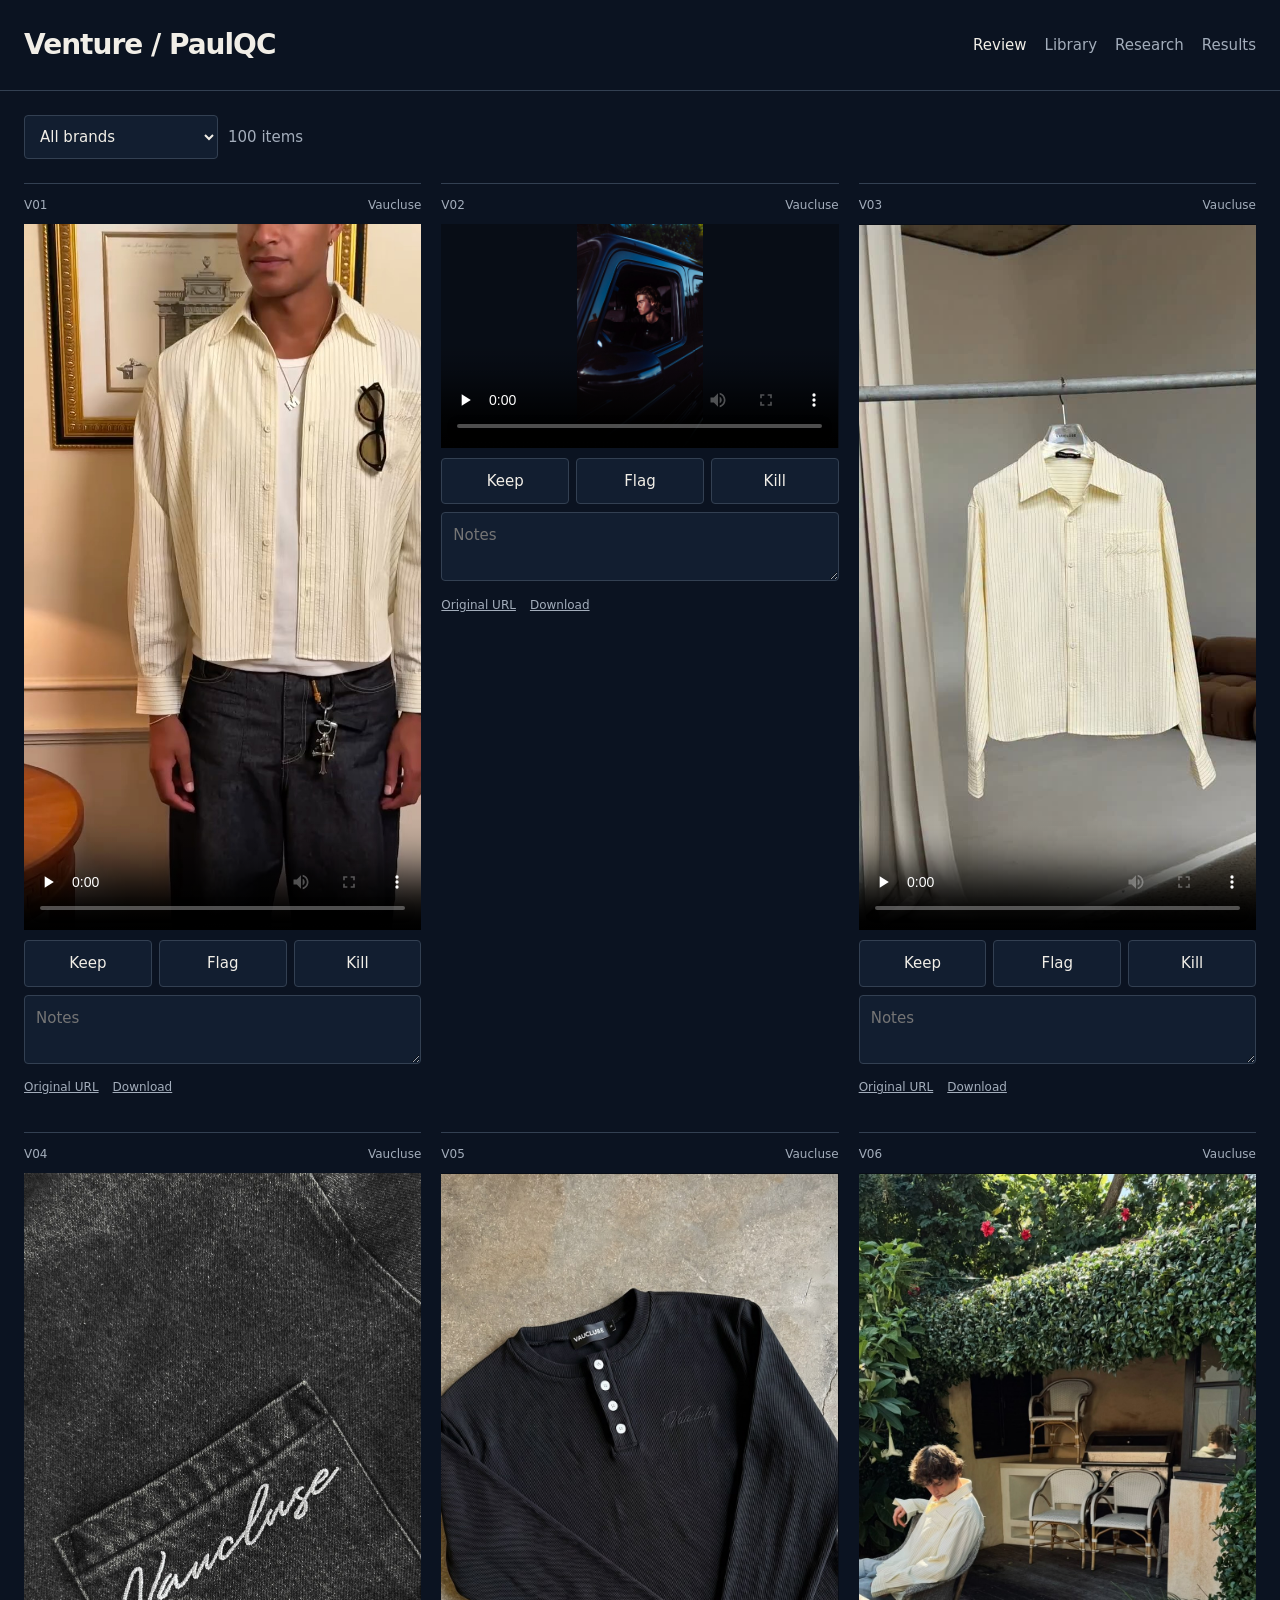
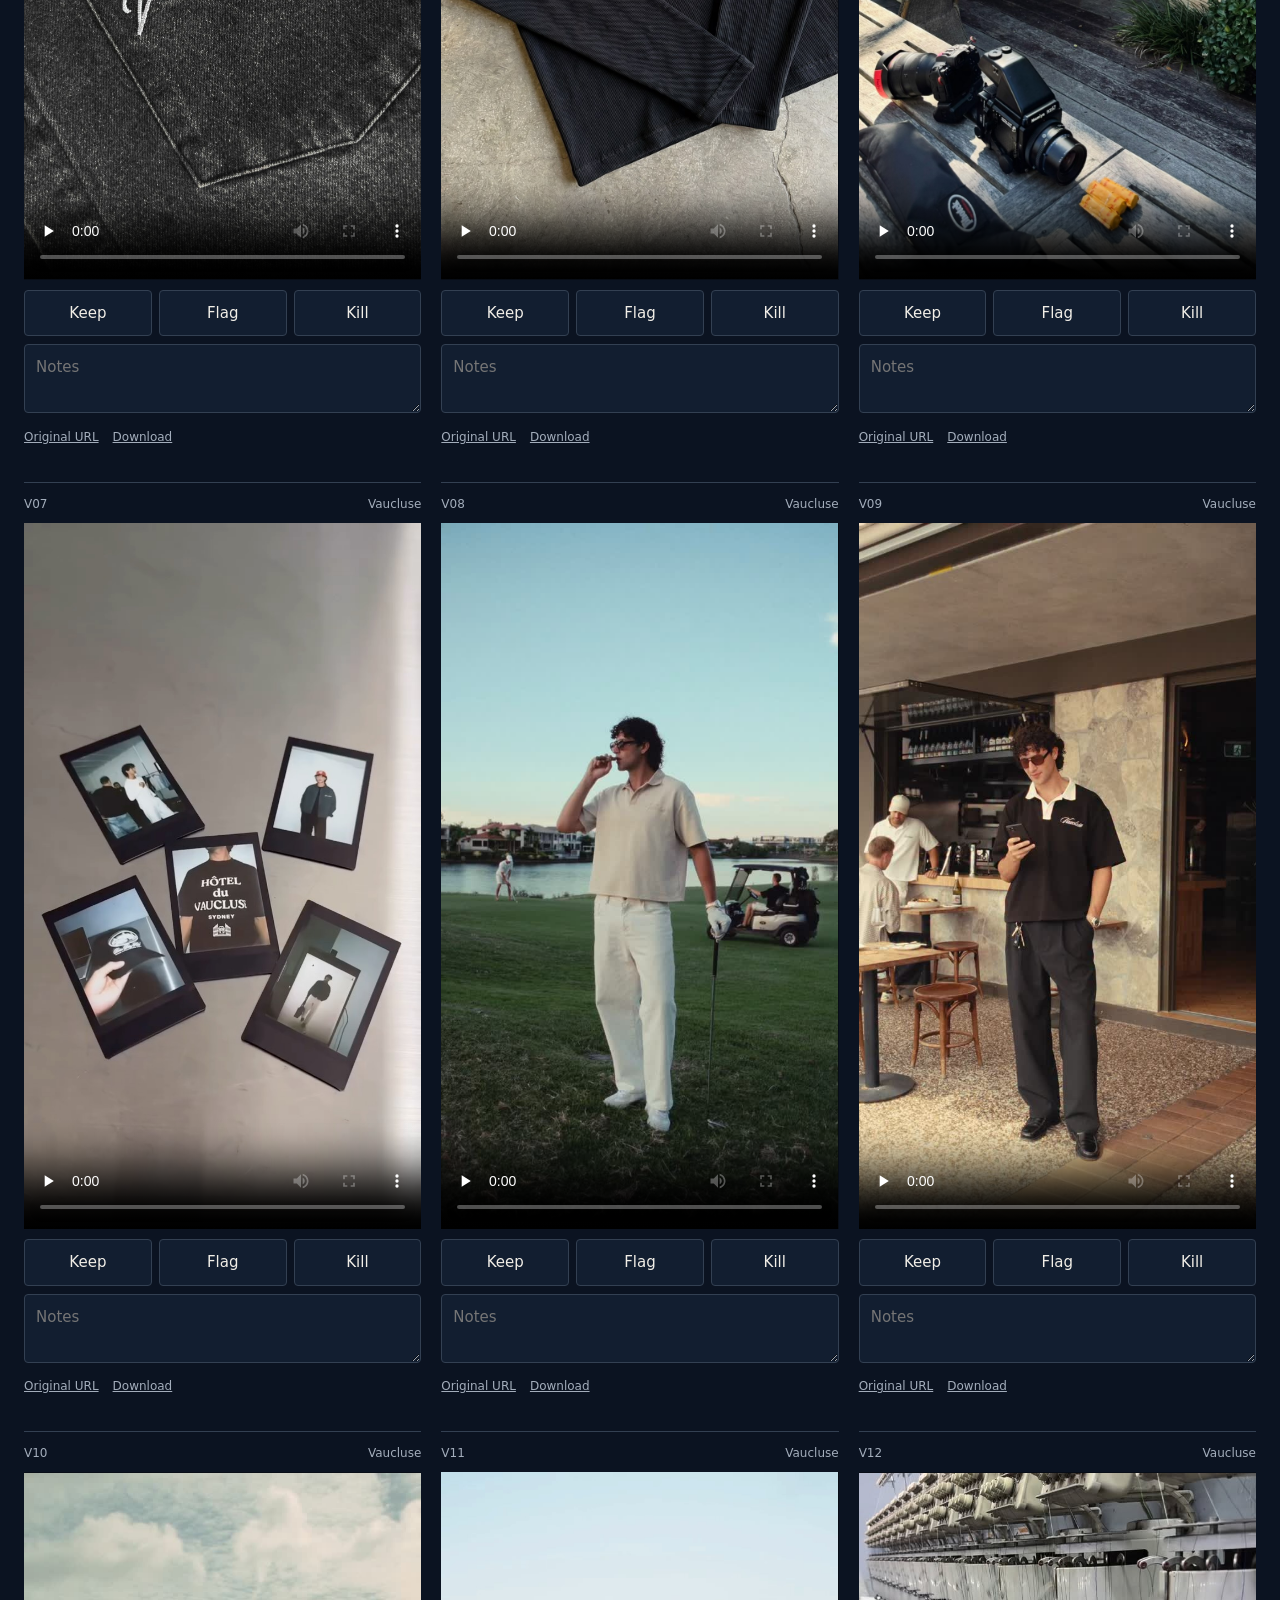
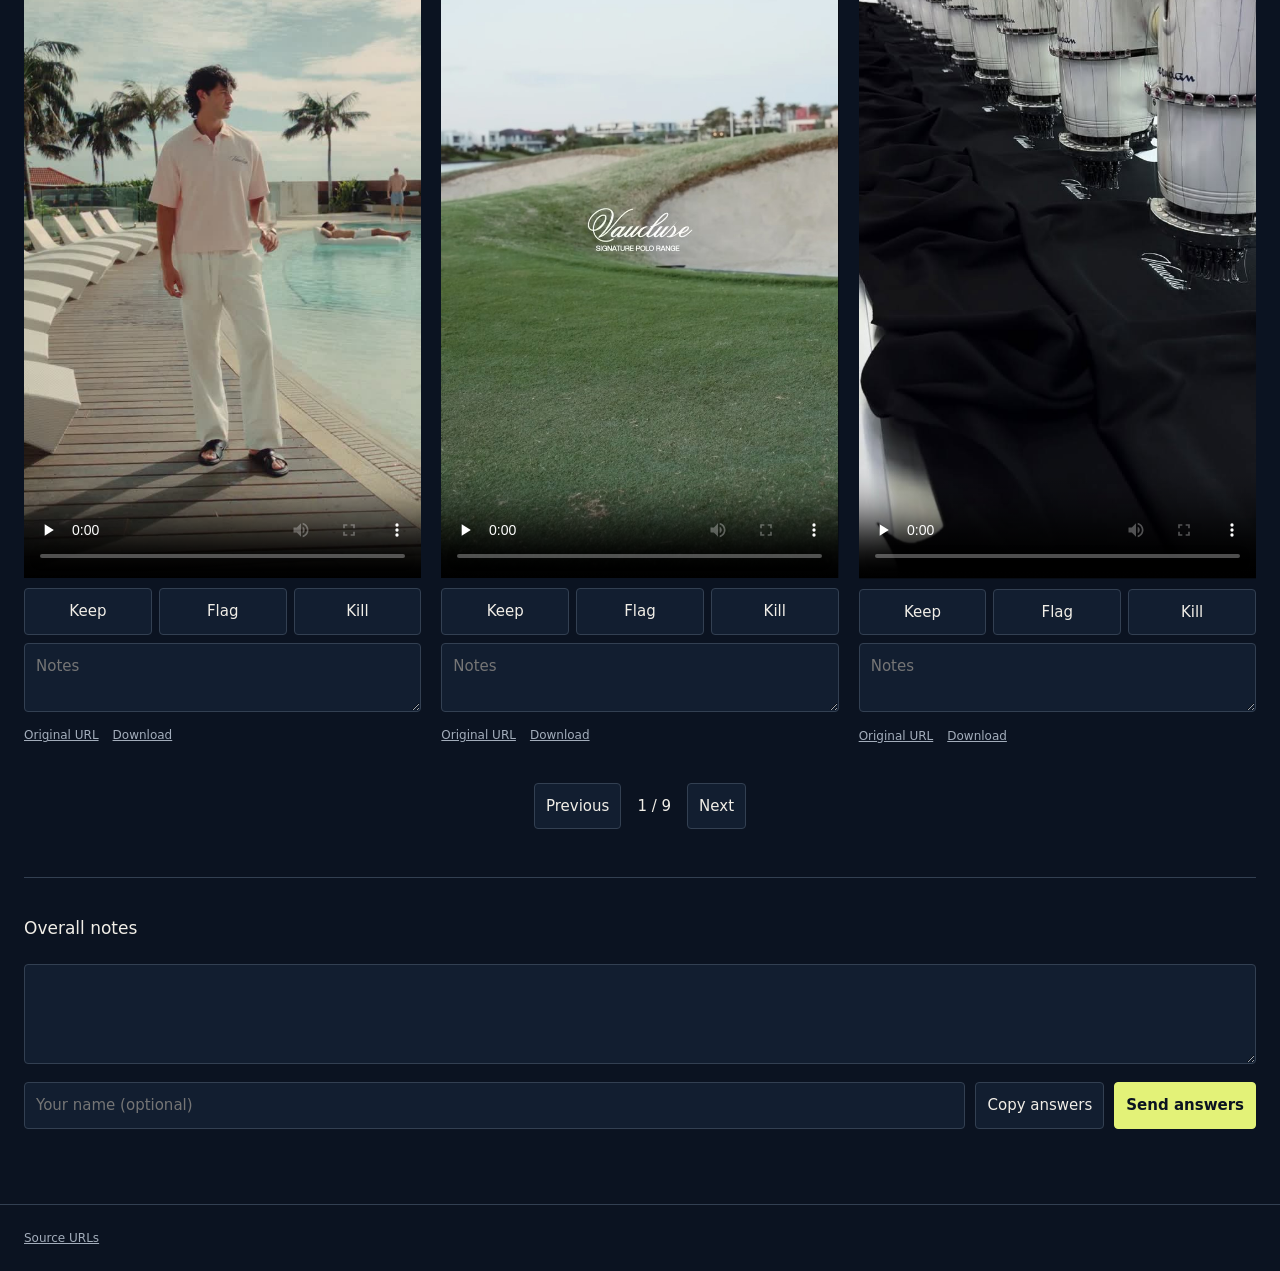
==== index.html @ ec8fee26 "Create Venture PaulQC video library and release research" ====
<!doctype html><html lang="en"><head><meta charset="utf-8"><meta name="viewport" content="width=device-width,initial-scale=1"><meta name="robots" content="noindex,nofollow"><title>PaulQC</title><link rel="icon" href="favicon.svg"><link rel="stylesheet" href="style.css"></head><body><header><h1 id="title">PaulQC</h1><nav><a href="index.html" aria-current="page">Review</a><a href="library.html">Library</a><a href="research.html">Research</a><a href="results.html">Results</a></nav></header><main><div class="toolbar"><select id="brand" aria-label="Brand"><option value="">All brands</option></select><span id="count" class="muted"></span></div><div class="grid" id="items"></div><div class="pager"><button id="prev">Previous</button><span id="page"></span><button id="next">Next</button></div><section class="submit"><h2>Overall notes</h2><textarea id="overall" aria-label="Overall notes"></textarea><div class="send-row"><input id="name" aria-label="Your name (optional)" placeholder="Your name (optional)"><button id="copy">Copy answers</button><button id="send">Send answers</button></div><p id="status" class="status" role="status"></p><textarea id="copy-fallback" hidden readonly aria-label="Copy these answers"></textarea></section></main><footer><a href="sources.csv" download>Source URLs</a></footer><script src="config.js"></script><script src="app.js"></script></body></html>
---- style.css ----
:root{--bg:#0b1321;--fg:#f1eee7;--panel:#121e30;--line:#334052;--mut:#a3adbb;--accent:#e3f278;--amber:#ffc866}*{box-sizing:border-box}body{margin:0;background:var(--bg);color:var(--fg);font:15px/1.5 system-ui,sans-serif}a{color:inherit}header,main,footer{max-width:1320px;margin:auto;padding:24px}header{display:flex;gap:20px;align-items:center;justify-content:space-between;border-bottom:1px solid var(--line)}h1{font-size:28px;letter-spacing:-1px;margin:0}nav{display:flex;gap:18px;flex-wrap:wrap}nav a{text-decoration:none;color:var(--mut)}nav a[aria-current]{color:var(--fg)}button,select,input,textarea{font:inherit;color:var(--fg);background:var(--panel);border:1px solid var(--line);border-radius:4px;padding:11px}button{cursor:pointer}button:hover,a:hover{filter:brightness(1.2)}button:focus-visible,a:focus-visible,input:focus-visible,textarea:focus-visible{outline:2px solid var(--accent);outline-offset:3px}.toolbar{display:flex;gap:10px;flex-wrap:wrap;align-items:center;margin:0 0 24px}.toolbar input{flex:1;min-width:180px}.grid{display:grid;grid-template-columns:repeat(3,minmax(0,1fr));gap:28px 20px}.item{min-width:0;border-top:1px solid var(--line);padding-top:12px}.number{font-size:12px;color:var(--mut);display:flex;justify-content:space-between;margin-bottom:10px}.variants{display:grid;grid-template-columns:repeat(var(--cols,1),minmax(0,1fr));gap:16px}.variant{min-width:0}.variant img,.variant video{width:100%;height:auto;display:block;background:#080d16}.variant video{aspect-ratio:var(--ratio,9/16);object-fit:contain}.variant .label{font-size:12px;color:var(--mut);margin:8px 0}.controls{display:flex;gap:7px;margin-top:10px}.controls button{flex:1;padding:11px 2px}.controls [aria-pressed=true]{background:var(--fg);color:var(--bg);border-color:var(--fg)}textarea{width:100%;resize:vertical;margin-top:8px;min-height:46px}.has-note{border-color:var(--amber)}.source{font-size:12px;color:var(--mut);display:flex;gap:14px;margin:8px 0}.pager{display:flex;justify-content:center;gap:16px;align-items:center;margin:30px 0}.submit{margin-top:48px;border-top:1px solid var(--line);padding-top:24px}.submit h2{font-size:17px;font-weight:500}.submit textarea{min-height:100px}.send-row{display:flex;gap:10px;margin-top:12px;flex-wrap:wrap}.send-row input{flex:1}#send{background:var(--accent);border-color:var(--accent);color:var(--bg);font-weight:650}.status{min-height:25px;font-size:13px;color:var(--mut)}.badge{display:inline-block;font-size:11px;border:1px solid var(--line);padding:3px 7px;margin-right:5px;color:var(--mut)}.analysis{font-size:14px}.analysis h2{font-size:18px;margin-bottom:8px}.analysis p{color:#ccd4df}.research{max-width:900px}.research h2{margin-top:40px}.research p,.research li{color:#d3dae3}.research .lead{font-size:28px;line-height:1.3;color:var(--fg)}.research .shirt{max-width:450px;width:100%;height:auto;float:right;margin:0 0 25px 30px}.research table,.results table{width:100%;border-collapse:collapse;margin:20px 0;font-size:14px}.research th,.research td,.results td,.results th{text-align:left;padding:12px;border-bottom:1px solid var(--line);vertical-align:top}.result-note{color:var(--amber);white-space:pre-wrap}.person{margin:35px 0}.muted{color:var(--mut)}.error{color:var(--amber)}.empty{padding:40px;border:1px solid var(--line)}footer{font-size:12px;color:var(--mut);border-top:1px solid var(--line)}[hidden]{display:none!important}@media(min-width:900px){.item:has(.variants[style*="--cols:2"]){grid-column:span 2}.item:has(.variants[style*="--cols:3"]){grid-column:span 3}}@media(max-width:800px){.grid{grid-template-columns:repeat(2,minmax(0,1fr))}header{align-items:flex-start}nav{font-size:13px;gap:10px}.research .shirt{float:none;margin:0}}@media(max-width:560px){.grid,.variants{grid-template-columns:1fr}header,main,footer{padding:18px}header{display:block}nav{margin-top:14px}.toolbar>*{width:100%}.send-row>*{width:100%}h1{font-size:25px}.research table{font-size:12px}.research td,.research th{padding:8px}.research .lead{font-size:23px}}
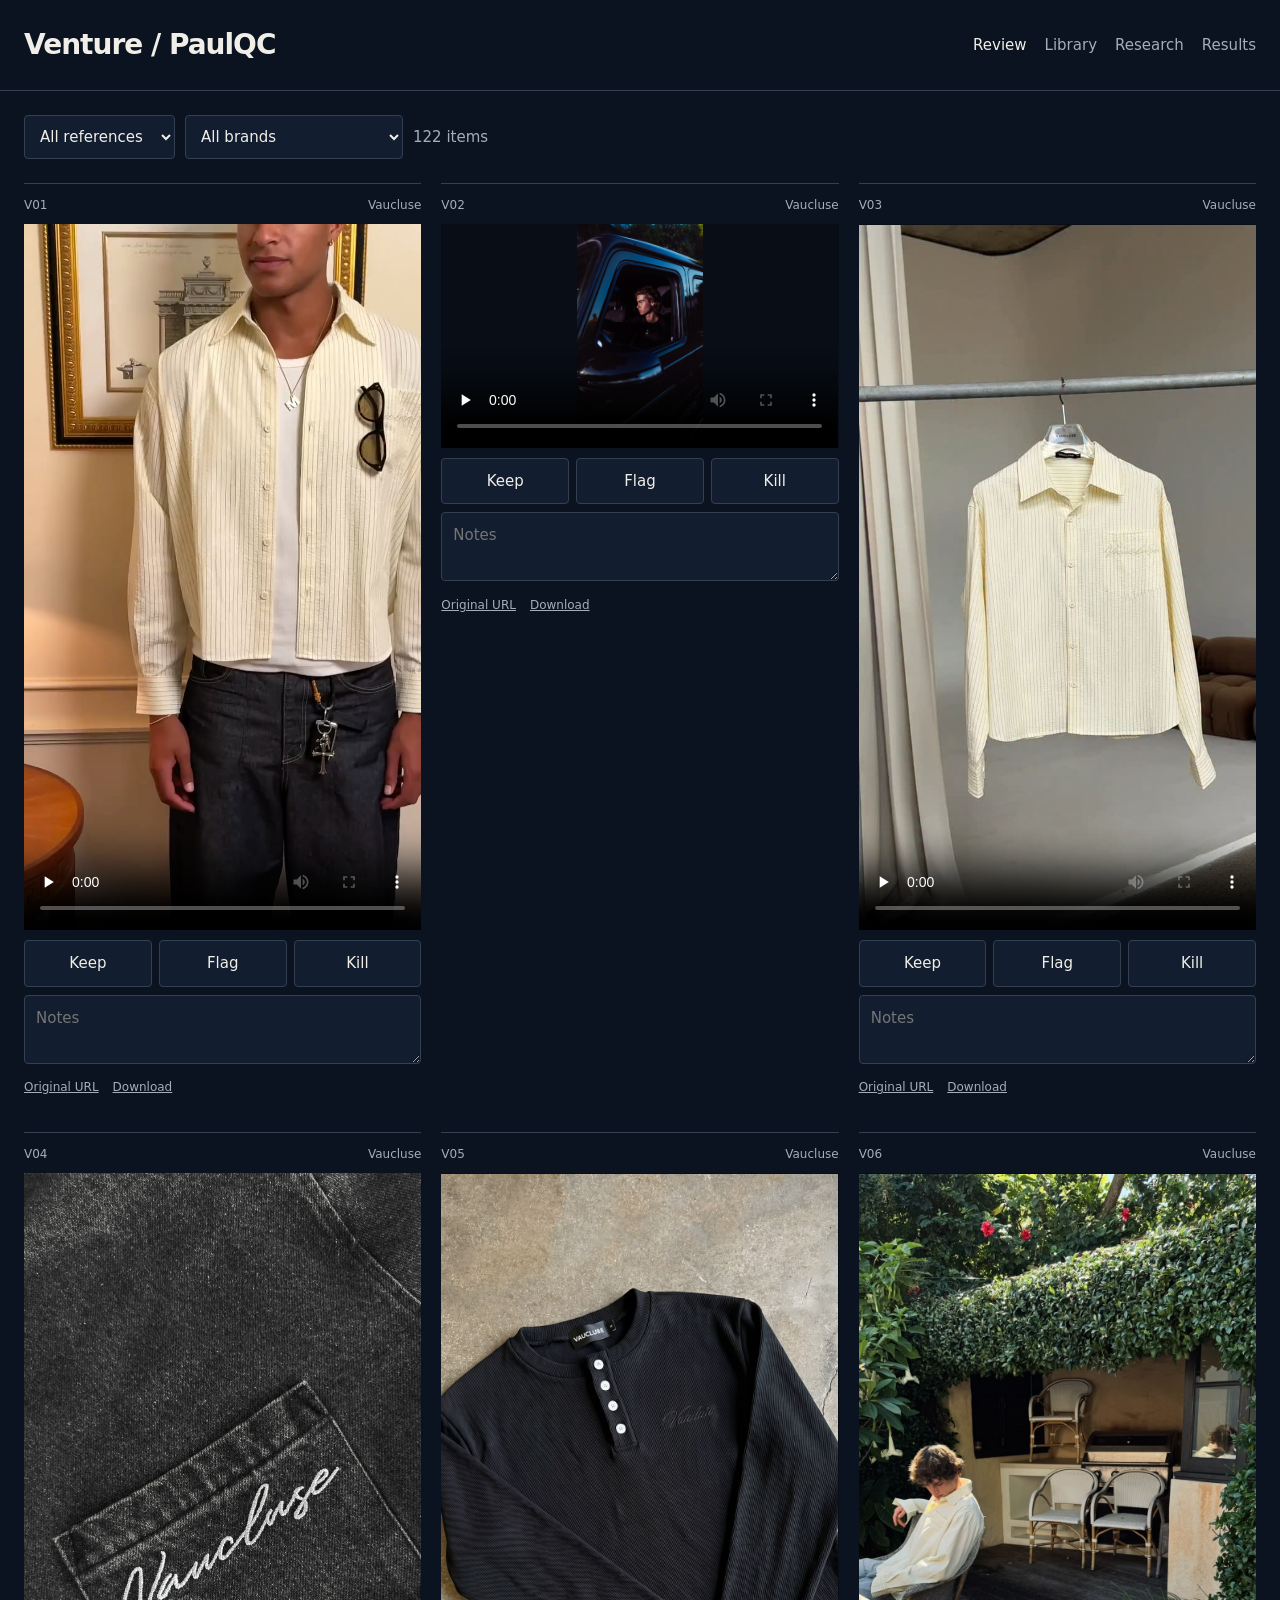
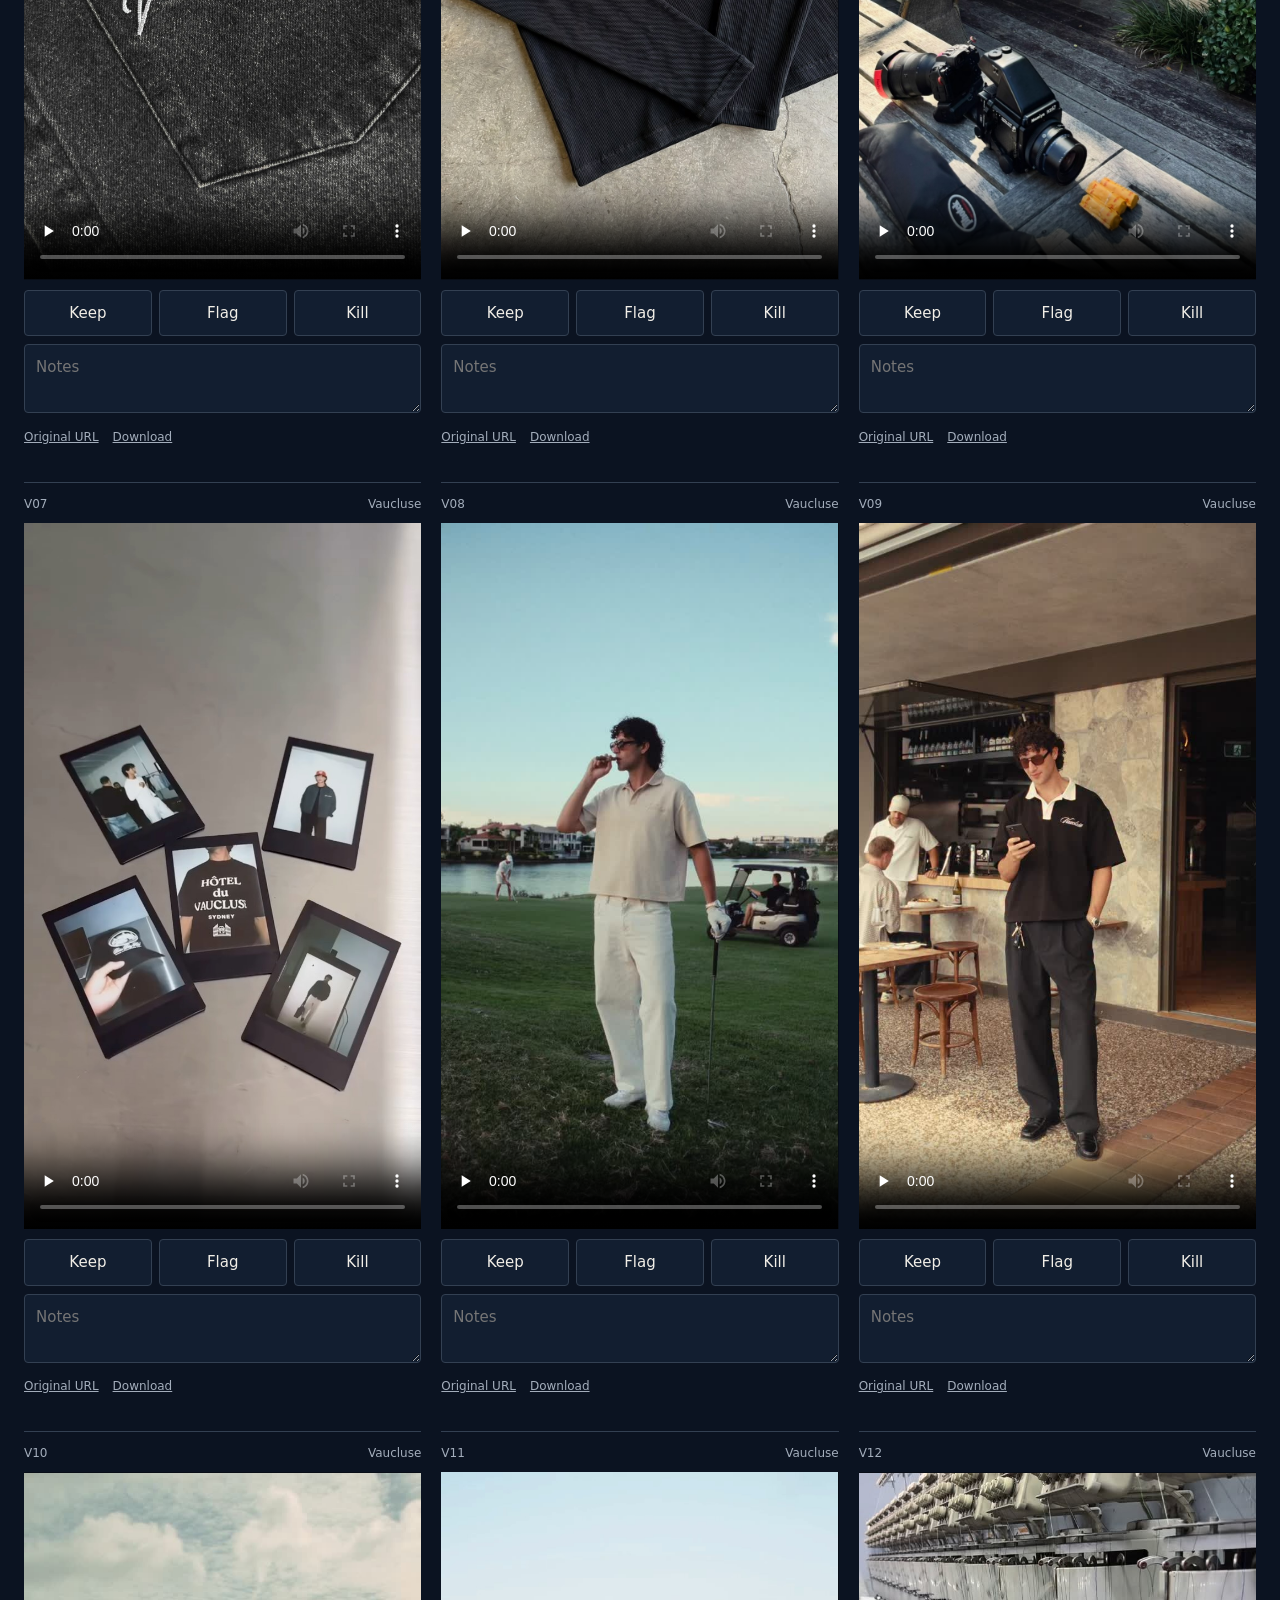
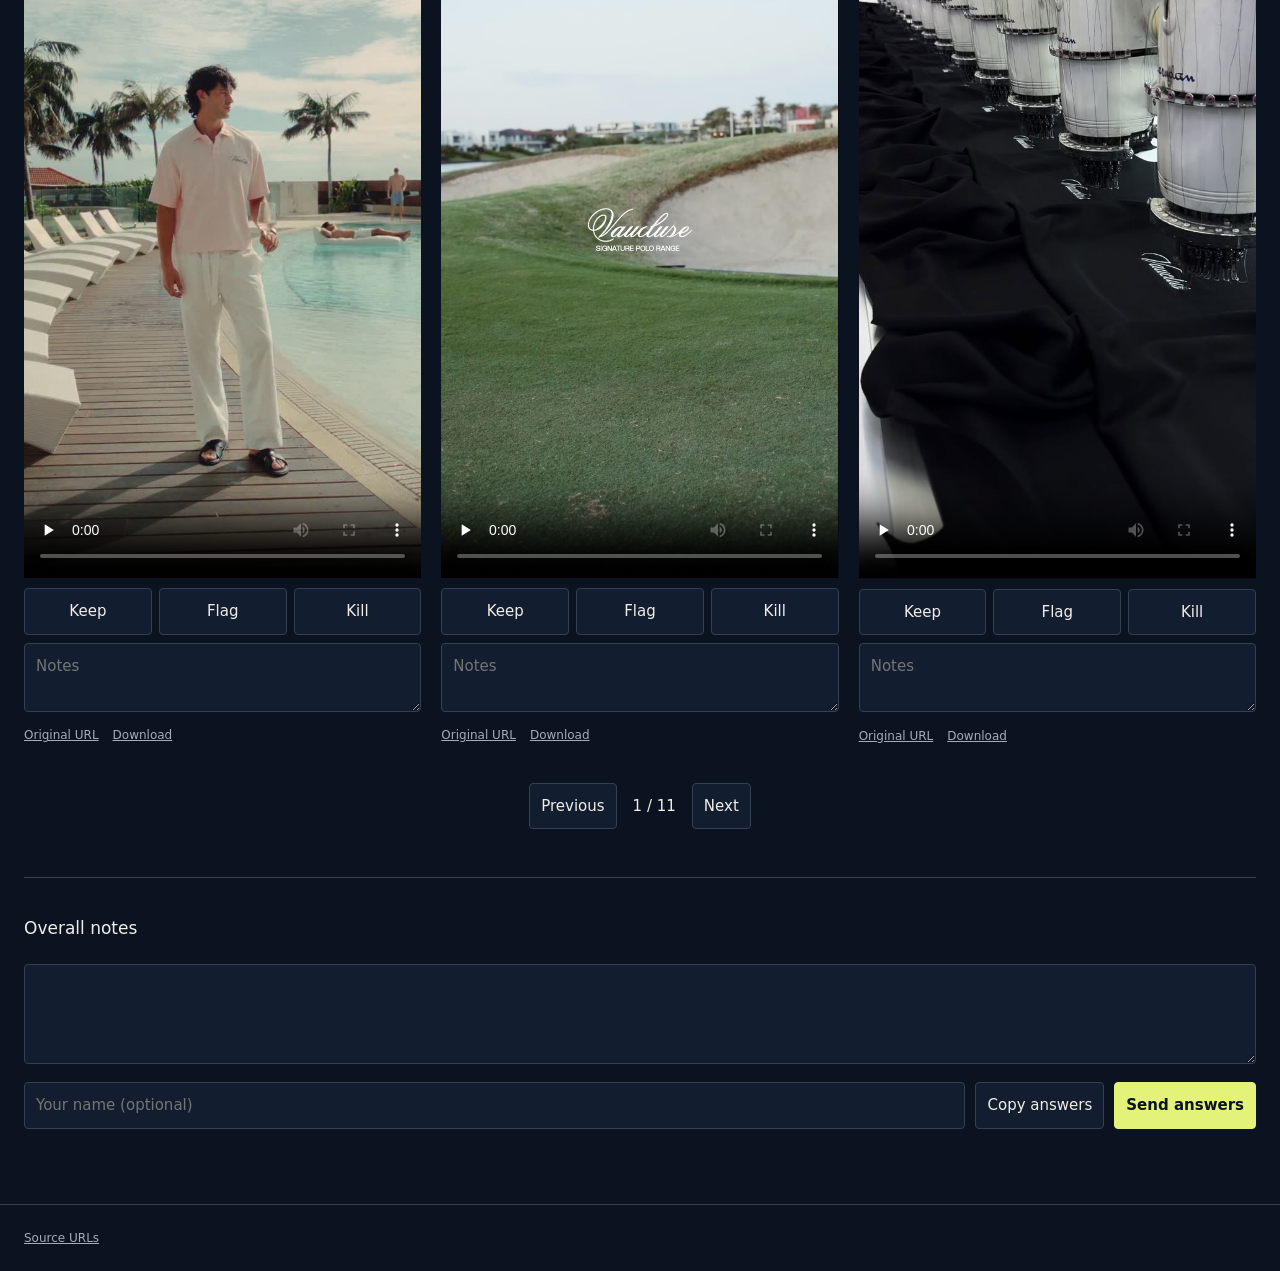
==== commit 447dc657: "Add 22 varied creative references and expanded launch calendar" ====
--- a/index.html
+++ b/index.html
@@ -1 +1 @@
-<!doctype html><html lang="en"><head><meta charset="utf-8"><meta name="viewport" content="width=device-width,initial-scale=1"><meta name="robots" content="noindex,nofollow"><title>PaulQC</title><link rel="icon" href="favicon.svg"><link rel="stylesheet" href="style.css"></head><body><header><h1 id="title">PaulQC</h1><nav><a href="index.html" aria-current="page">Review</a><a href="library.html">Library</a><a href="research.html">Research</a><a href="results.html">Results</a></nav></header><main><div class="toolbar"><select id="brand" aria-label="Brand"><option value="">All brands</option></select><span id="count" class="muted"></span></div><div class="grid" id="items"></div><div class="pager"><button id="prev">Previous</button><span id="page"></span><button id="next">Next</button></div><section class="submit"><h2>Overall notes</h2><textarea id="overall" aria-label="Overall notes"></textarea><div class="send-row"><input id="name" aria-label="Your name (optional)" placeholder="Your name (optional)"><button id="copy">Copy answers</button><button id="send">Send answers</button></div><p id="status" class="status" role="status"></p><textarea id="copy-fallback" hidden readonly aria-label="Copy these answers"></textarea></section></main><footer><a href="sources.csv" download>Source URLs</a></footer><script src="config.js"></script><script src="app.js"></script></body></html>
+<!doctype html><html lang="en"><head><meta charset="utf-8"><meta name="viewport" content="width=device-width,initial-scale=1"><meta name="robots" content="noindex,nofollow"><title>PaulQC</title><link rel="icon" href="favicon.svg"><link rel="stylesheet" href="style.css"></head><body><header><h1 id="title">PaulQC</h1><nav><a href="index.html" aria-current="page">Review</a><a href="library.html">Library</a><a href="research.html">Research</a><a href="results.html">Results</a></nav></header><main><div class="toolbar"><select id="batch" aria-label="Collection"><option value="">All references</option><option value="new">New additions</option></select><select id="brand" aria-label="Brand"><option value="">All brands</option></select><span id="count" class="muted"></span></div><div class="grid" id="items"></div><div class="pager"><button id="prev">Previous</button><span id="page"></span><button id="next">Next</button></div><section class="submit"><h2>Overall notes</h2><textarea id="overall" aria-label="Overall notes"></textarea><div class="send-row"><input id="name" aria-label="Your name (optional)" placeholder="Your name (optional)"><button id="copy">Copy answers</button><button id="send">Send answers</button></div><p id="status" class="status" role="status"></p><textarea id="copy-fallback" hidden readonly aria-label="Copy these answers"></textarea></section></main><footer><a href="sources.csv" download>Source URLs</a></footer><script src="config.js"></script><script src="app.js"></script></body></html>
--- a/style.css
+++ b/style.css
@@ -1 +1,3 @@
 :root{--bg:#0b1321;--fg:#f1eee7;--panel:#121e30;--line:#334052;--mut:#a3adbb;--accent:#e3f278;--amber:#ffc866}*{box-sizing:border-box}body{margin:0;background:var(--bg);color:var(--fg);font:15px/1.5 system-ui,sans-serif}a{color:inherit}header,main,footer{max-width:1320px;margin:auto;padding:24px}header{display:flex;gap:20px;align-items:center;justify-content:space-between;border-bottom:1px solid var(--line)}h1{font-size:28px;letter-spacing:-1px;margin:0}nav{display:flex;gap:18px;flex-wrap:wrap}nav a{text-decoration:none;color:var(--mut)}nav a[aria-current]{color:var(--fg)}button,select,input,textarea{font:inherit;color:var(--fg);background:var(--panel);border:1px solid var(--line);border-radius:4px;padding:11px}button{cursor:pointer}button:hover,a:hover{filter:brightness(1.2)}button:focus-visible,a:focus-visible,input:focus-visible,textarea:focus-visible{outline:2px solid var(--accent);outline-offset:3px}.toolbar{display:flex;gap:10px;flex-wrap:wrap;align-items:center;margin:0 0 24px}.toolbar input{flex:1;min-width:180px}.grid{display:grid;grid-template-columns:repeat(3,minmax(0,1fr));gap:28px 20px}.item{min-width:0;border-top:1px solid var(--line);padding-top:12px}.number{font-size:12px;color:var(--mut);display:flex;justify-content:space-between;margin-bottom:10px}.variants{display:grid;grid-template-columns:repeat(var(--cols,1),minmax(0,1fr));gap:16px}.variant{min-width:0}.variant img,.variant video{width:100%;height:auto;display:block;background:#080d16}.variant video{aspect-ratio:var(--ratio,9/16);object-fit:contain}.variant .label{font-size:12px;color:var(--mut);margin:8px 0}.controls{display:flex;gap:7px;margin-top:10px}.controls button{flex:1;padding:11px 2px}.controls [aria-pressed=true]{background:var(--fg);color:var(--bg);border-color:var(--fg)}textarea{width:100%;resize:vertical;margin-top:8px;min-height:46px}.has-note{border-color:var(--amber)}.source{font-size:12px;color:var(--mut);display:flex;gap:14px;margin:8px 0}.pager{display:flex;justify-content:center;gap:16px;align-items:center;margin:30px 0}.submit{margin-top:48px;border-top:1px solid var(--line);padding-top:24px}.submit h2{font-size:17px;font-weight:500}.submit textarea{min-height:100px}.send-row{display:flex;gap:10px;margin-top:12px;flex-wrap:wrap}.send-row input{flex:1}#send{background:var(--accent);border-color:var(--accent);color:var(--bg);font-weight:650}.status{min-height:25px;font-size:13px;color:var(--mut)}.badge{display:inline-block;font-size:11px;border:1px solid var(--line);padding:3px 7px;margin-right:5px;color:var(--mut)}.analysis{font-size:14px}.analysis h2{font-size:18px;margin-bottom:8px}.analysis p{color:#ccd4df}.research{max-width:900px}.research h2{margin-top:40px}.research p,.research li{color:#d3dae3}.research .lead{font-size:28px;line-height:1.3;color:var(--fg)}.research .shirt{max-width:450px;width:100%;height:auto;float:right;margin:0 0 25px 30px}.research table,.results table{width:100%;border-collapse:collapse;margin:20px 0;font-size:14px}.research th,.research td,.results td,.results th{text-align:left;padding:12px;border-bottom:1px solid var(--line);vertical-align:top}.result-note{color:var(--amber);white-space:pre-wrap}.person{margin:35px 0}.muted{color:var(--mut)}.error{color:var(--amber)}.empty{padding:40px;border:1px solid var(--line)}footer{font-size:12px;color:var(--mut);border-top:1px solid var(--line)}[hidden]{display:none!important}@media(min-width:900px){.item:has(.variants[style*="--cols:2"]){grid-column:span 2}.item:has(.variants[style*="--cols:3"]){grid-column:span 3}}@media(max-width:800px){.grid{grid-template-columns:repeat(2,minmax(0,1fr))}header{align-items:flex-start}nav{font-size:13px;gap:10px}.research .shirt{float:none;margin:0}}@media(max-width:560px){.grid,.variants{grid-template-columns:1fr}header,main,footer{padding:18px}header{display:block}nav{margin-top:14px}.toolbar>*{width:100%}.send-row>*{width:100%}h1{font-size:25px}.research table{font-size:12px}.research td,.research th{padding:8px}.research .lead{font-size:23px}}
+
+.table-scroll{overflow-x:auto} .research table{width:100%} @media(max-width:560px){.research th,.research td{font-size:13px;padding:9px 7px}.toolbar{align-items:stretch}.toolbar select{max-width:100%}}
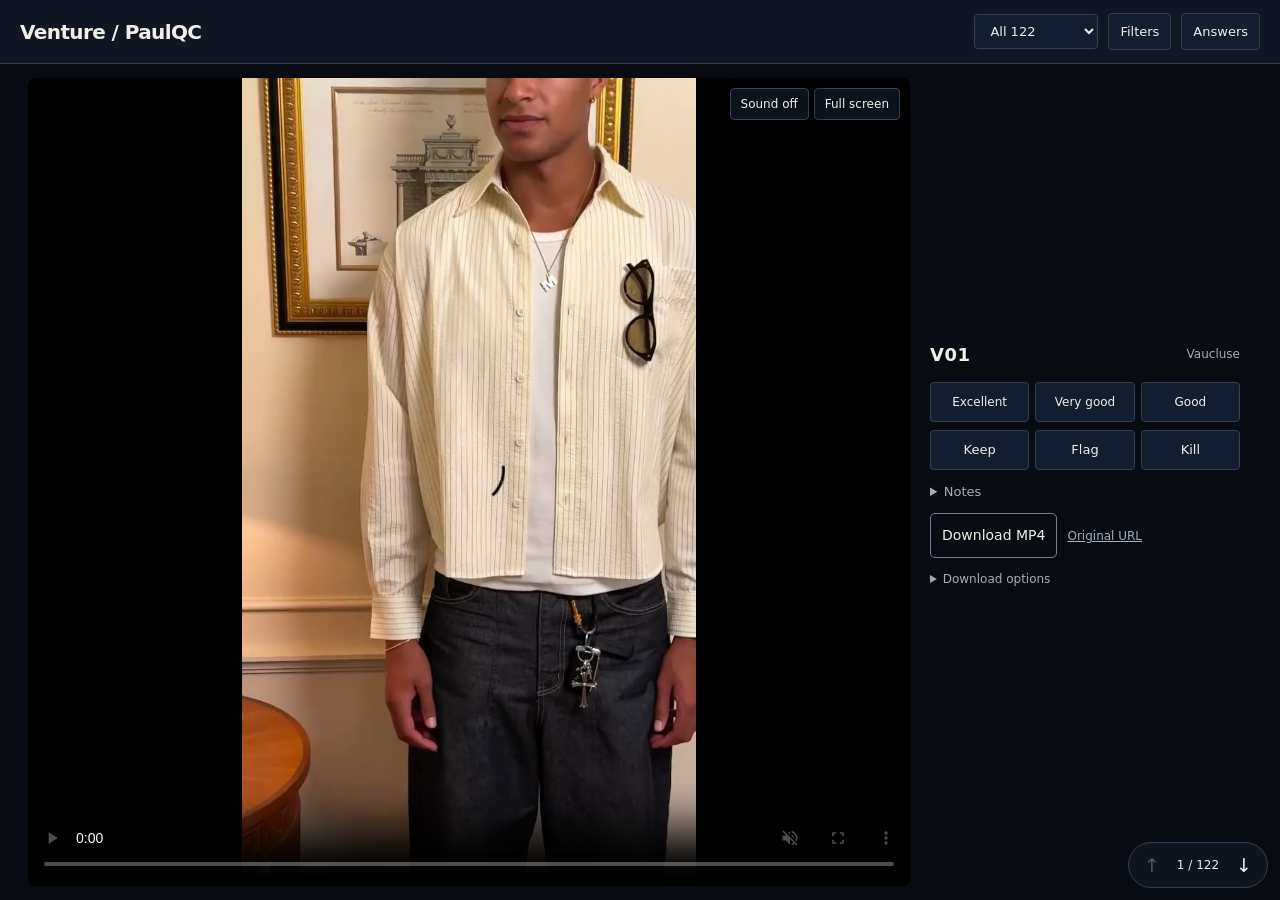
==== commit ee4c1aed: "Add full-screen scrolling reviews, ratings and attachment downloads" ====
--- a/index.html
+++ b/index.html
@@ -1 +1 @@
-<!doctype html><html lang="en"><head><meta charset="utf-8"><meta name="viewport" content="width=device-width,initial-scale=1"><meta name="robots" content="noindex,nofollow"><title>PaulQC</title><link rel="icon" href="favicon.svg"><link rel="stylesheet" href="style.css"></head><body><header><h1 id="title">PaulQC</h1><nav><a href="index.html" aria-current="page">Review</a><a href="library.html">Library</a><a href="research.html">Research</a><a href="results.html">Results</a></nav></header><main><div class="toolbar"><select id="batch" aria-label="Collection"><option value="">All references</option><option value="new">New additions</option></select><select id="brand" aria-label="Brand"><option value="">All brands</option></select><span id="count" class="muted"></span></div><div class="grid" id="items"></div><div class="pager"><button id="prev">Previous</button><span id="page"></span><button id="next">Next</button></div><section class="submit"><h2>Overall notes</h2><textarea id="overall" aria-label="Overall notes"></textarea><div class="send-row"><input id="name" aria-label="Your name (optional)" placeholder="Your name (optional)"><button id="copy">Copy answers</button><button id="send">Send answers</button></div><p id="status" class="status" role="status"></p><textarea id="copy-fallback" hidden readonly aria-label="Copy these answers"></textarea></section></main><footer><a href="sources.csv" download>Source URLs</a></footer><script src="config.js"></script><script src="app.js"></script></body></html>
+<!doctype html><html lang="en"><head><meta charset="utf-8"><meta name="viewport" content="width=device-width,initial-scale=1,viewport-fit=cover"><meta name="robots" content="noindex,nofollow"><title>Venture / PaulQC</title><link rel="icon" href="favicon.svg"><link rel="stylesheet" href="style.css?v=reels1"><link rel="stylesheet" href="reels.css?v=reels1"></head><body class="reels-page"><header class="reels-header"><h1 id="title">Venture / PaulQC</h1><select id="batch" aria-label="Collection"><option value="">All 122</option><option value="original">Original 100</option><option value="new">New 22</option></select><button id="filters" aria-label="Open filters and navigation">Filters</button><button id="answers">Answers</button></header><main id="items" class="reel-feed" aria-label="Video review feed" tabindex="0"></main><div class="feed-position"><button id="prev" aria-label="Previous video">↑</button><span id="page" aria-live="polite"></span><button id="next" aria-label="Next video">↓</button></div><dialog id="filter-dialog"><div class="dialog-heading"><h2>Filters</h2><button data-close aria-label="Close filters">×</button></div><label>Brand<select id="brand"><option value="">All brands</option></select></label><label>Rating<select id="rating-filter"><option value="">All ratings</option><option value="E">Excellent</option><option value="V">Very good</option><option value="G">Good</option><option value="-">Unrated</option></select></label><label>Order<select id="order"><option value="original">Original order</option><option value="rating">Highest rated</option></select></label><p id="count" class="muted"></p><nav><a href="library.html">Library</a><a href="research.html">Research</a><a href="results.html">Results</a><a href="sources.csv" download>Source URLs</a></nav></dialog><dialog id="answer-dialog"><div class="dialog-heading"><h2>Your review</h2><button data-close aria-label="Close answers">×</button></div><label>Your name (optional)<input id="name" autocomplete="name"></label><label>Overall notes<textarea id="overall"></textarea></label><div class="send-row"><button id="copy">Copy answers</button><button id="send">Send answers</button></div><p id="status" class="status" role="status"></p><textarea id="copy-fallback" hidden readonly aria-label="Copy these answers"></textarea></dialog><script src="config.js"></script><script src="app.js?v=reels1"></script></body></html>
--- a/reels.css
+++ b/reels.css
@@ -0,0 +1,2 @@
+.reels-page{height:100dvh;overflow:hidden;background:#080c12}.reels-header{height:64px;max-width:none;padding:10px 20px;gap:10px;justify-content:flex-start;background:#101722}.reels-header h1{font-size:20px;letter-spacing:-.6px;flex:1;white-space:nowrap}.reels-header select,.reels-header button{padding:8px 11px;font-size:13px}.reel-feed{max-width:none;margin:0;padding:0;height:calc(100dvh - 64px);overflow-y:auto;overscroll-behavior-y:contain;scroll-snap-type:y mandatory;scroll-behavior:smooth;scrollbar-width:thin;scrollbar-color:#455166 #080c12;outline:none}.reel-card{height:100%;min-height:100%;scroll-snap-align:start;scroll-snap-stop:always;display:grid;grid-template-columns:minmax(0,1fr) 310px;max-width:1260px;margin:auto;gap:20px;padding:14px 30px 14px 18px;position:relative}.reel-stage{min-width:0;min-height:0;position:relative;display:flex;justify-content:center;align-items:center;background:#000;border-radius:8px;overflow:hidden}.reel-stage video,.reel-stage img{display:block;width:100%;height:100%;max-height:100%;object-fit:contain}.reel-stage>a{height:100%;width:100%;display:block}.reel-stage .empty{width:100%;text-align:center;border:0}.stage-tools{position:absolute;top:10px;right:10px;display:flex;gap:5px}.stage-tools button{background:#101722d9;padding:6px 10px;font-size:12px}.reel-panel{align-self:center;min-width:0;max-height:100%;overflow:auto;padding-bottom:35px}.reel-meta{display:flex;justify-content:space-between;align-items:center;font-size:12px;color:var(--mut);gap:12px;margin-bottom:14px}.reel-meta strong{font-size:18px;color:var(--fg);letter-spacing:.5px}.reel-panel .controls,.rating-controls{display:grid;grid-template-columns:repeat(3,minmax(0,1fr));gap:6px;margin:8px 0}.reel-panel button{font-size:13px;min-height:40px;padding:8px 4px}.rating-controls [aria-pressed=true]{background:var(--fg);color:var(--bg);border-color:var(--fg)}.rating-controls button{font-size:12px}.reel-notes{margin:12px 0}.reel-notes summary{cursor:pointer;font-size:13px;color:var(--mut)}.reel-notes.has-note summary{color:var(--amber)}.reel-notes textarea{min-height:70px;max-height:130px}.reel-links{display:flex;flex-wrap:wrap;gap:10px;align-items:center;margin:12px 0;font-size:12px;color:var(--mut)}.download-link{display:block;text-align:center;text-decoration:none;border:1px solid #718098;border-radius:5px;padding:11px;color:var(--fg);font-size:14px}.download-options{font-size:12px;color:var(--mut);margin-top:12px}.download-options summary{cursor:pointer}.download-options button{padding:4px 10px;min-height:32px;margin-top:6px}.download-state{font-size:12px;color:var(--amber);min-height:0;margin:4px 0}.feed-position{position:fixed;right:12px;bottom:12px;background:#101722e8;border:1px solid var(--line);border-radius:30px;display:flex;gap:8px;align-items:center;padding:4px 6px;font-size:12px}.feed-position button{border:0;background:none;padding:4px 9px;font-size:19px}.feed-position button:disabled{opacity:.3}dialog{color:var(--fg);background:var(--bg);border:1px solid var(--line);border-radius:12px;padding:22px;width:min(460px,calc(100vw - 28px));max-height:85dvh;overflow:auto}dialog::backdrop{background:#000b;backdrop-filter:blur(5px)}.dialog-heading{display:flex;justify-content:space-between;align-items:center;margin-bottom:18px}.dialog-heading h2{font-size:21px;margin:0}.dialog-heading button{padding:3px 12px;font-size:22px}dialog label{display:block;font-size:13px;color:var(--mut);margin:14px 0}dialog label input,dialog label select,dialog label textarea{display:block;width:100%;margin-top:6px}dialog nav{gap:16px;margin-top:25px}.reel-card:fullscreen{max-width:none;background:#080c12;width:100%;height:100dvh}.reel-card:fullscreen .reel-panel{padding-right:10px}.empty-feed{padding:50px;text-align:center}.reel-stage video:focus-visible{outline:2px solid var(--accent);outline-offset:-3px}@media(max-width:700px){.reels-header{height:56px;padding:8px 10px;display:flex;gap:5px}.reels-header h1{font-size:15px;flex:1}.reels-header select,.reels-header button{font-size:11px;padding:7px 6px;min-width:0}.reel-feed{height:calc(100dvh - 56px)}.reel-card{grid-template-columns:1fr;grid-template-rows:minmax(0,1fr) auto;gap:0;padding:0 0 max(7px,env(safe-area-inset-bottom))}.reel-stage{border-radius:0}.reel-panel{padding:8px 12px 3px;align-self:stretch;max-height:43dvh;overflow:auto}.reel-meta{margin-bottom:5px;font-size:11px}.reel-meta strong{font-size:13px}.reel-panel .controls,.rating-controls{margin:5px 0;gap:5px}.reel-panel button{min-height:33px;padding:5px 3px;font-size:12px}.reel-notes{margin:6px 0}.reel-notes textarea{min-height:50px}.reel-links{margin:6px 0}.download-link{display:inline-block;font-size:12px;padding:7px 12px}.download-options{display:inline-block;margin:0 0 0 10px;vertical-align:middle}.download-options[open]{display:block;margin:8px 0}.reel-links .original-link{margin-left:auto}.feed-position{right:8px;bottom:auto;top:64px;z-index:5;gap:3px;font-size:11px;background:#101722b8}.feed-position button{padding:2px 6px}.stage-tools{top:auto;bottom:47px;right:8px}.stage-tools button{font-size:10px;padding:4px 7px}.reel-card:fullscreen{grid-template-columns:1fr}.reel-panel .reel-links{padding-right:0}}
+@media(prefers-reduced-motion:reduce){.reel-feed{scroll-behavior:auto}}
